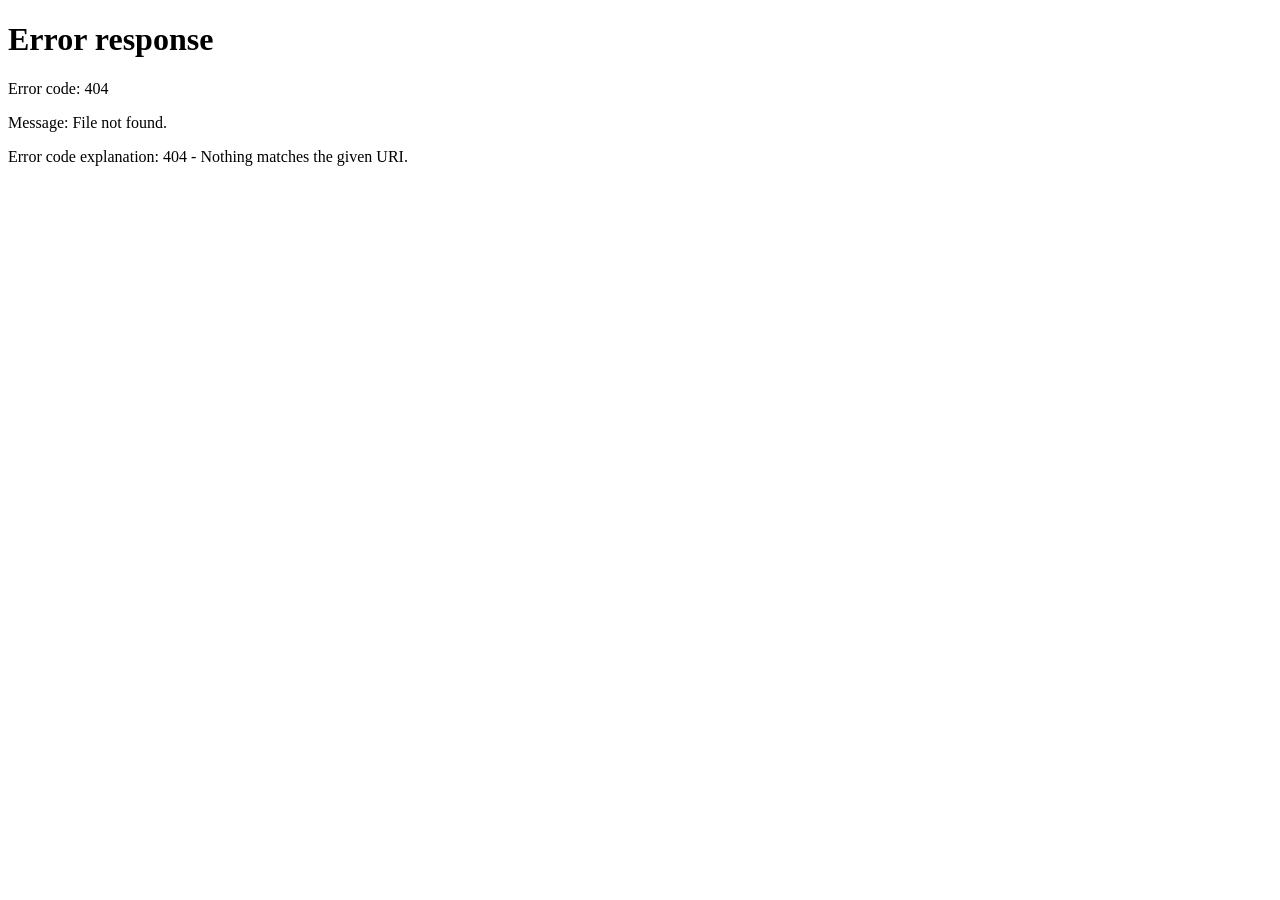
==== index.html @ 4c7715f7 "update" ====
<!doctype html>
<html lang="ko">
  <head>
    <meta charset="utf-8" />
    <meta name="viewport" content="width=device-width, initial-scale=1" />
    <meta
      http-equiv="refresh"
      content="0; url=reference-interactive-web-art-fortune-simple/outputs/soap-oracle/dist/index.html"
    />
    <title>Soap Oracle 미리보기</title>
  </head>
  <body>
    <p>
      미리보기가 자동으로 열리지 않으면,
      <a
        href="reference-interactive-web-art-fortune-simple/outputs/soap-oracle/dist/index.html"
        >Soap Oracle 열기</a
      >를 눌러주세요.
    </p>
  </body>
</html>
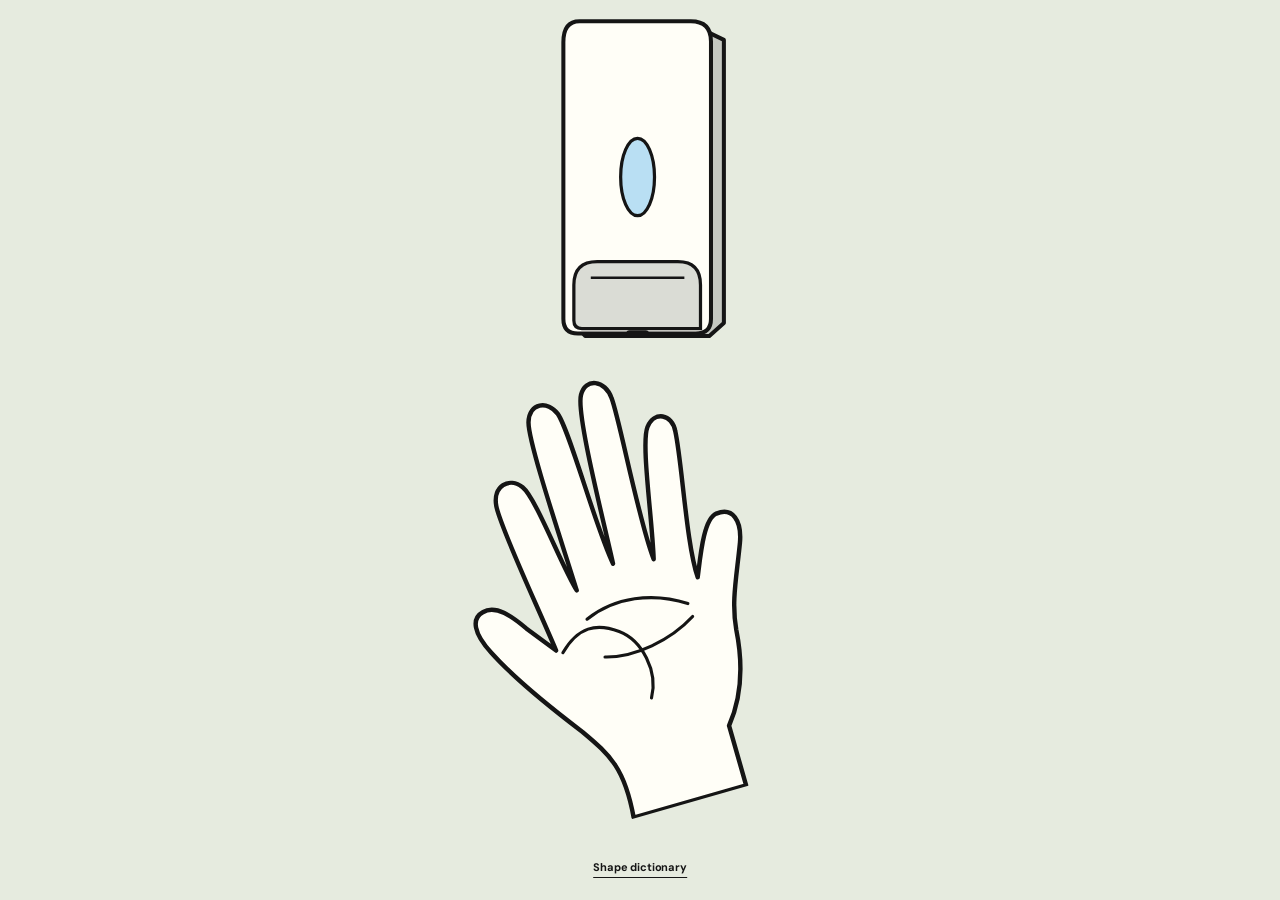
==== commit 77ebfc04: "Publish Soap Oracle from repository root Co-authored-by: Copilot <223556219+Copilot@users.noreply.gi" ====
--- a/index.html
+++ b/index.html
@@ -1,21 +1,155 @@
 <!doctype html>
-<html lang="ko">
+<html lang="en">
   <head>
     <meta charset="utf-8" />
-    <meta name="viewport" content="width=device-width, initial-scale=1" />
+    <meta name="viewport" content="width=device-width,initial-scale=1" />
+    <meta name="theme-color" content="#e6ebdf" />
     <meta
-      http-equiv="refresh"
-      content="0; url=reference-interactive-web-art-fortune-simple/outputs/soap-oracle/dist/index.html"
+      name="description"
+      content="Press the dispenser. Move your hand. Meet your fortune."
     />
-    <title>Soap Oracle 미리보기</title>
+    <title>Soap Oracle</title>
+    <link
+      rel="preload"
+      href="fonts/archivo-black.ttf"
+      as="font"
+      type="font/ttf"
+      crossorigin
+    />
+    <link
+      rel="preload"
+      href="fonts/dm-sans-variable.ttf"
+      as="font"
+      type="font/ttf"
+      crossorigin
+    />
+    <link rel="stylesheet" href="style.css?v=embedded-fonts-1" />
+    <script src="app.js" defer></script>
   </head>
   <body>
-    <p>
-      미리보기가 자동으로 열리지 않으면,
-      <a
-        href="reference-interactive-web-art-fortune-simple/outputs/soap-oracle/dist/index.html"
-        >Soap Oracle 열기</a
-      >를 눌러주세요.
-    </p>
+    <main
+      id="scene"
+      tabindex="0"
+      aria-label="Soap Oracle artwork. Press the dispenser, then move your pointer or use the arrow keys to move your hand."
+    >
+      <div class="world" id="world">
+        <button
+          id="dispenser"
+          class="dispenser"
+          aria-label="Press the soap dispenser"
+          title="Press"
+        >
+          <svg viewBox="0 0 260 430" aria-hidden="true">
+            <defs>
+              <clipPath id="windowClip">
+                <ellipse cx="127" cy="211" rx="21" ry="48" />
+              </clipPath>
+            </defs>
+            <path
+              d="M205 27 L234 41 L234 392 L216 408 L62 408 L46 390 L46 44Z"
+              fill="#c5c8c1"
+              stroke="#151515"
+              stroke-width="5"
+              stroke-linejoin="round"
+            />
+            <path
+              d="M55 18 H193 Q218 18 218 43 V387 Q218 405 199 405 H53 Q35 405 35 387 V44 Q35 18 55 18Z"
+              fill="#fffef7"
+              stroke="#151515"
+              stroke-width="5"
+            />
+            <ellipse cx="127" cy="211" rx="21" ry="48" fill="#f0f2ed" />
+            <g clip-path="url(#windowClip)">
+              <rect
+                id="soapLevel"
+                x="104"
+                y="161"
+                width="46"
+                height="100"
+                fill="#b9dff3"
+              />
+            </g>
+            <ellipse
+              cx="127"
+              cy="211"
+              rx="21"
+              ry="48"
+              fill="none"
+              stroke="#151515"
+              stroke-width="4"
+            />
+            <path
+              d="M117 405 H137"
+              stroke="#151515"
+              stroke-width="8"
+              stroke-linecap="round"
+            />
+            <g class="press-plate">
+              <path
+                d="M48 389 V345 Q48 316 77 316 H177 Q205 316 205 345 V399 H58 Q48 399 48 389Z"
+                fill="#dadcd5"
+                stroke="#151515"
+                stroke-width="4"
+              />
+              <path
+                d="M69 336 H185"
+                fill="none"
+                stroke="#151515"
+                stroke-width="3"
+              />
+            </g>
+          </svg>
+        </button>
+        <div id="stream" class="stream" aria-hidden="true"></div>
+        <div id="hand" class="hand">
+          <svg viewBox="0 0 380 480" role="img" aria-label="An open hand">
+            <path
+              fill="#fffef7"
+              stroke="#151515"
+              stroke-width="4.5"
+              stroke-linejoin="round"
+              d="M132 479 C137 429 127 412 106 381 C85 353 55 311 39 278 C27 254 29 239 42 236 C57 232 70 249 80 264 L103 294 C97 244 83 159 85 136 C87 115 106 111 116 125 C126 139 132 213 140 241 C139 191 134 83 140 63 C146 44 165 47 171 63 C178 83 176 185 183 225 C186 175 189 68 199 51 C208 35 227 43 228 63 C230 85 220 191 224 232 C234 192 244 115 255 101 C266 87 283 95 281 113 C279 145 260 227 262 262 C271 241 284 207 298 205 C316 203 321 219 313 240 C300 273 288 295 285 324 C282 361 271 392 251 416 L251 479Z"
+            />
+            <g
+              fill="none"
+              stroke="#151515"
+              stroke-width="3.2"
+              stroke-linecap="round"
+            >
+              <path
+                d="M109 298 C131 277 150 278 170 293 C190 308 197 343 183 367"
+              />
+              <path d="M142 272 C175 258 214 264 245 285" />
+              <path d="M149 314 C178 323 218 316 246 299" />
+            </g>
+          </svg>
+          <canvas
+            id="soap"
+            width="760"
+            height="960"
+            aria-hidden="true"
+          ></canvas>
+        </div>
+      </div>
+    </main>
+    <button id="guideOpen" class="dictionary">Shape dictionary</button>
+    <dialog id="resultDialog" class="result-dialog" aria-label="Your fortune">
+      <button id="resultClose" class="close" aria-label="Close fortune">
+        ×</button
+      ><canvas
+        id="resultShape"
+        width="600"
+        height="400"
+        aria-label="Your actual soap shape"
+      ></canvas
+      ><output id="fortune" aria-live="polite" aria-atomic="true"></output>
+    </dialog>
+    <dialog id="guideDialog" aria-labelledby="guideTitle">
+      <button id="guideClose" class="close" aria-label="Close shape dictionary">
+        ×
+      </button>
+      <h2 id="guideTitle">Shape Oracle</h2>
+      <div id="shapeGrid" class="shape-grid"></div>
+    </dialog>
   </body>
 </html>
--- a/style.css
+++ b/style.css
@@ -0,0 +1,338 @@
+@font-face {
+  font-family: "Oracle Black";
+  src: url("fonts/archivo-black.ttf") format("truetype");
+  font-style: normal;
+  font-weight: 900;
+  font-display: swap;
+}
+@font-face {
+  font-family: "Oracle Sans";
+  src: url("fonts/dm-sans-variable.ttf") format("truetype");
+  font-style: normal;
+  font-weight: 100 1000;
+  font-display: swap;
+}
+:root {
+  font-family: "Oracle Sans", sans-serif;
+  color: #151515;
+  background: #e6ebdf;
+  font-synthesis: none;
+}
+* {
+  box-sizing: border-box;
+}
+body {
+  margin: 0;
+  min-height: 100svh;
+  overflow: hidden;
+}
+header {
+  position: absolute;
+  top: 26px;
+  left: 12px;
+  right: 12px;
+  text-align: center;
+  z-index: 3;
+  pointer-events: none;
+}
+h1 {
+  font-family: "Oracle Black", sans-serif;
+  font-size: 42px;
+  font-weight: 900;
+  letter-spacing: -2px;
+  line-height: 1;
+  margin: 0 0 14px;
+  text-transform: uppercase;
+}
+header p {
+  margin: 0;
+  color: #4f5848;
+  font-size: 10px;
+  font-weight: 500;
+  letter-spacing: 0.1px;
+}
+button {
+  font-family: inherit;
+  color: inherit;
+  cursor: pointer;
+  -webkit-tap-highlight-color: transparent;
+}
+button:focus-visible {
+  outline: 2px solid #151515;
+  outline-offset: 6px;
+}
+main:focus {
+  outline: none;
+}
+main {
+  position: absolute;
+  inset: 110px 0 54px;
+  touch-action: none;
+  user-select: none;
+  overflow: hidden;
+}
+.world {
+  position: absolute;
+  width: 420px;
+  height: 640px;
+  left: 50%;
+  top: 50%;
+  transform: translate(-50%, -50%) scale(var(--scale, 1));
+  transform-origin: center;
+}
+.dispenser {
+  display: block;
+  position: absolute;
+  top: 0;
+  left: 130px;
+  width: 160px;
+  height: 265px;
+  border: 0;
+  background: none;
+  padding: 0;
+  z-index: 4;
+  touch-action: none;
+}
+.dispenser svg {
+  display: block;
+  width: 100%;
+  height: 100%;
+  overflow: visible;
+}
+.press-plate {
+  transform-box: fill-box;
+  transform-origin: center bottom;
+  transition: transform 100ms ease;
+}
+.dispenser:hover .press-plate {
+  transform: translateY(-2px);
+}
+.pouring .press-plate {
+  transform: translateY(-5px) scaleY(0.93);
+}
+#soapLevel {
+  transform-box: fill-box;
+  transform-origin: center bottom;
+  transform: scaleY(var(--level, 1));
+}
+.stream {
+  position: absolute;
+  left: 205px;
+  top: 250px;
+  width: 5px;
+  height: 222px;
+  background: #fffef7;
+  border-left: 1px solid #151515;
+  border-right: 1px solid #151515;
+  border-radius: 3px;
+  opacity: 0;
+  z-index: 3;
+  pointer-events: none;
+}
+.pouring .stream {
+  opacity: 1;
+}
+.hand {
+  position: absolute;
+  left: 60px;
+  top: 245px;
+  width: 300px;
+  height: 379px;
+  transform: translate(var(--hx, 0px), var(--hy, 0px)) rotate(-16deg);
+  transform-origin: 50% 60%;
+  pointer-events: none;
+  z-index: 2;
+}
+.hand svg,
+.hand canvas {
+  position: absolute;
+  width: 100%;
+  height: 100%;
+  inset: 0;
+}
+.dictionary {
+  position: fixed;
+  bottom: 22px;
+  left: 50%;
+  transform: translateX(-50%);
+  font-size: 11px;
+  font-weight: 700;
+  letter-spacing: -0.15px;
+  color: #151515;
+  border: 0;
+  border-bottom: 1.5px solid #151515;
+  background: none;
+  padding: 3px 0;
+  z-index: 5;
+}
+.dictionary:hover {
+  opacity: 0.6;
+}
+dialog {
+  width: 490px;
+  max-width: calc(100vw - 30px);
+  max-height: 90svh;
+  margin: auto;
+  padding: 35px 27px 25px;
+  background: #e6ebdf;
+  border: 2px solid #151515;
+  color: #151515;
+  border-radius: 0;
+  scrollbar-width: thin;
+}
+dialog::backdrop {
+  background: #e6ebdfc9;
+}
+h2 {
+  font-family: "Oracle Black", sans-serif;
+  font-size: 24px;
+  font-weight: 900;
+  text-align: center;
+  margin: 0 0 23px;
+  letter-spacing: -1px;
+}
+.close {
+  position: absolute;
+  right: 12px;
+  top: 7px;
+  font-size: 27px;
+  font-weight: 700;
+  background: none;
+  border: 0;
+  color: #151515;
+  padding: 0 4px;
+}
+.shape-grid {
+  display: grid;
+  grid-template-columns: repeat(3, 1fr);
+  gap: 2px;
+}
+.shape-card {
+  text-align: center;
+  min-height: 112px;
+  display: flex;
+  flex-direction: column;
+  align-items: center;
+  justify-content: center;
+  gap: 10px;
+  border: 1.5px solid transparent;
+}
+.shape-card.matched {
+  border-color: #151515;
+}
+.shape-card canvas {
+  width: 112px;
+  height: 74px;
+  max-width: 100%;
+}
+.shape-card span {
+  font-size: 10px;
+  font-weight: 700;
+  letter-spacing: -0.1px;
+}
+.result-dialog {
+  width: 360px;
+  padding: 30px 25px 34px;
+  text-align: center;
+  background: #e6ebdf;
+}
+.result-dialog canvas {
+  display: block;
+  width: 250px;
+  max-width: 100%;
+  height: auto;
+  margin: 5px auto 17px;
+}
+#fortune {
+  display: block;
+  font-family: "Oracle Black", sans-serif;
+  font-size: 33px;
+  font-weight: 900;
+  letter-spacing: -1px;
+  line-height: 1.1;
+  overflow-wrap: anywhere;
+}
+@media (max-height: 650px) {
+  header {
+    top: 18px;
+  }
+  h1 {
+    font-size: 33px;
+    margin-bottom: 10px;
+  }
+  main {
+    top: 91px;
+    bottom: 42px;
+  }
+  .dictionary {
+    bottom: 14px;
+  }
+}
+@media (max-width: 420px) {
+  h1 {
+    font-size: 36px;
+  }
+  header p {
+    font-size: 9px;
+  }
+  dialog {
+    padding: 34px 13px 23px;
+  }
+  .shape-card {
+    min-height: 96px;
+  }
+  .shape-card canvas {
+    width: 93px;
+    height: 64px;
+  }
+  .shape-card span {
+    font-size: 9px;
+  }
+  .result-dialog {
+    width: 310px;
+  }
+  .result-dialog canvas {
+    width: 220px;
+  }
+}
+@media (prefers-reduced-motion: reduce) {
+  .press-plate {
+    transition: none;
+  }
+}
+
+/* Keep the close control clear of the result frame and artwork. */
+.result-dialog {
+  padding: 62px 25px 34px;
+}
+.result-dialog .close {
+  top: 14px;
+  right: 14px;
+  width: 36px;
+  height: 36px;
+  display: grid;
+  place-items: center;
+  padding: 0;
+  line-height: 1;
+  border: 0;
+  outline-offset: 3px;
+}
+.result-dialog .close:focus-visible {
+  outline: 2px solid #151515;
+}
+@media (max-width: 420px) {
+  .result-dialog {
+    padding: 62px 19px 29px;
+  }
+}
+
+/* The artwork occupies the viewport, with room for the dictionary link. */
+main {
+  inset: 0 0 48px;
+}
+@media (max-height: 650px) {
+  main {
+    top: 0;
+    bottom: 40px;
+  }
+}
